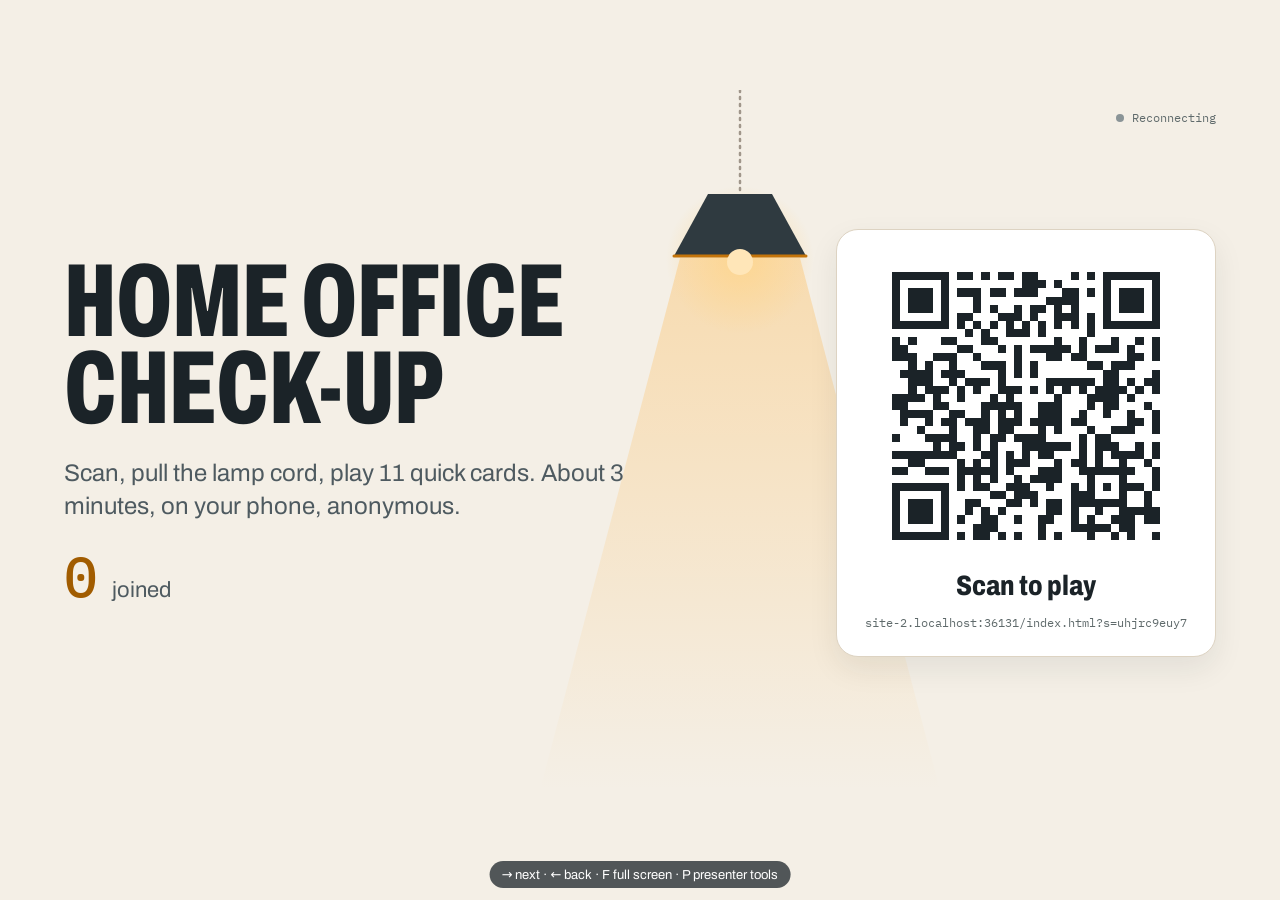
==== host.html @ 791c40f8 "Publish presentation site Co-Authored-By: Claude Opus 5.5 <noreply@anthropic.com>  Claude-Session: h" ====
<!doctype html>
<html lang="en">
<head>
<meta charset="utf-8">
<meta name="viewport" content="width=device-width, initial-scale=1">
<meta name="robots" content="noindex">
<title>Home Office Check-up · presenter</title>
<link rel="stylesheet" href="css/fonts.css">
<link rel="stylesheet" href="css/host.css">
</head>
<body>
<div id="viewport"><div id="stage" aria-live="polite"></div></div>
<aside id="tools" hidden aria-label="Presenter tools"></aside>
<div id="hint" role="status">→ next · ← back · F full screen · P presenter tools</div>
<noscript>The presenter view needs JavaScript.</noscript>
<script src="js/vendor/qrcode.js"></script>
<script type="module" src="js/host/app.js"></script>
</body>
</html>
---- css/fonts.css ----
/* Self-hosted fonts (SIL Open Font License, see fonts/LICENSE-*.txt). No third-party font requests. */
@font-face {
  font-family: "Archivo";
  font-style: normal;
  font-display: swap;
  font-weight: 100 900;
  font-stretch: 62% 125%;
  src: url("../fonts/archivo-latin-wdth.woff2") format("woff2-variations"), url("../fonts/archivo-latin-wdth.woff2") format("woff2");
}
@font-face {
  font-family: "IBM Plex Mono";
  font-style: normal;
  font-display: swap;
  font-weight: 400;
  src: url("../fonts/ibm-plex-mono-latin-400-normal.woff2") format("woff2");
}
@font-face {
  font-family: "IBM Plex Mono";
  font-style: normal;
  font-display: swap;
  font-weight: 500;
  src: url("../fonts/ibm-plex-mono-latin-500-normal.woff2") format("woff2");
}
---- css/host.css ----
/* Presenter view: every screen is a 1280 x 720 stage scaled to fit the window.
   Daylight palette: the slides practise what the talk preaches. */
:root {
  --bg: #F4EFE6; --panel: #FFFFFF; --panel2: #FBF8F2; --line: #DDD3C2; --line2: #E9E2D5;
  --ink: #1B2328; --sub: #4E5A60; --muted: #5F6A6B; --deco: #A0968A;
  --accent: #C4740A;       /* fills and marks: 3.2:1 on the page */
  --accent-text: #A15C00;  /* text: 4.7:1 on the page */
  --tint: #FCEBCB; --tint-ink: #6B4200; --water: #2A78D6; --grey: #8A9497; --good: #1E7F55;
  --display: "Archivo", system-ui, sans-serif;
  --mono: "IBM Plex Mono", ui-monospace, monospace;
  color-scheme: light;
}
* { box-sizing: border-box; }
html, body { margin: 0; height: 100%; overflow: hidden; background: var(--bg); color: var(--ink); font-family: var(--display); -webkit-font-smoothing: antialiased; }
button { font: inherit; color: inherit; cursor: pointer; }
button:focus-visible { outline: 3px solid var(--accent); outline-offset: 3px; }
[hidden] { display: none !important; }

#viewport { position: fixed; inset: 0; display: grid; place-items: center; }
#stage { width: 1280px; height: 720px; position: relative; transform-origin: 50% 50%; flex: none; }

/* ---------- Shared slide frame ---------- */
.slide { position: absolute; inset: 0; padding: 44px 64px 58px; display: flex; flex-direction: column; gap: 20px; background: var(--bg); overflow: hidden; }
.s-body { position: relative; flex: 1; min-height: 0; display: flex; flex-direction: column; gap: 20px; }
.s-num { position: absolute; right: 64px; bottom: 22px; font-family: var(--mono); font-size: 13px; color: var(--muted); }
.h { margin: 0; font-size: 80px; line-height: 0.92; font-weight: 800; font-stretch: 64%; text-wrap: balance; }
.panel { background: var(--panel); border: 1px solid var(--line2); border-radius: 18px; padding: 20px 22px; }
.chart-label { font-size: 17px; font-weight: 600; }
.src { font-size: 13px; color: var(--muted); }
.wait { font-size: 17px; color: var(--muted); }

.callout { display: flex; align-items: center; gap: 14px; padding: 14px 18px; border-radius: 14px; background: var(--panel); border: 1px solid var(--line); border-left: 5px solid var(--accent); }
.callout svg { flex: none; }
.callout .row { display: flex; align-items: baseline; gap: 12px; }
.callout .big { font-family: var(--mono); font-size: 34px; font-weight: 500; line-height: 1; color: var(--accent-text); white-space: nowrap; }
.callout .txt { font-size: 19px; line-height: 1.3; }
.callout.stack .row { flex-direction: column; align-items: flex-start; gap: 4px; }
.callout.stack .big { font-size: 30px; }
.callout.stack .txt { font-size: 17px; }
.callout.big-c { padding: 18px 22px; }
.callout.big-c .big { font-size: 46px; }
.callout.big-c .txt { font-size: 24px; }

.confess { display: flex; align-items: flex-start; gap: 14px; padding: 16px 20px; border-radius: 14px; background: var(--panel); border: 1px solid var(--line); border-left: 5px solid var(--accent); }
.confess .q { font-size: 26px; line-height: 1.15; font-weight: 700; font-stretch: 85%; }
.confess .big { font-family: var(--mono); font-size: 28px; font-weight: 500; line-height: 1; color: var(--accent-text); }
.confess .g { font-size: 17px; color: var(--sub); }

.fix { padding: 16px 24px; border-radius: 16px; background: var(--tint); border: 1.5px solid var(--accent); font-size: 26px; line-height: 1.2; font-weight: 700; font-stretch: 85%; }
.track { display: block; height: 14px; border-radius: 4px; background: var(--line2); overflow: hidden; }
.track i { display: block; height: 100%; border-radius: 4px; transition: width 0.5s ease; }

/* ---------- Join and live screens ---------- */
.qr-card { display: flex; flex-direction: column; align-items: center; gap: 14px; padding: 26px; border-radius: 22px; background: var(--panel); border: 1px solid var(--line); box-shadow: 0 12px 30px rgba(27, 35, 40, 0.08); }
.qr-card svg { display: block; }
.names-row { display: flex; flex-wrap: wrap; gap: 8px; }
.name-chip { padding: 7px 13px; border-radius: 999px; border: 1px solid var(--line); background: var(--panel); font-size: 15px; }
.name-chip.new { border-color: var(--accent); background: var(--tint); }
.status { position: absolute; right: 64px; top: 20px; display: flex; align-items: center; gap: 8px; font-family: var(--mono); font-size: 12px; color: var(--muted); }
.status i { width: 8px; height: 8px; border-radius: 50%; background: var(--grey); }
.status[data-s="live"] i { background: var(--good); }
.status[data-s="offline"] i { background: #C0392B; }
.window { position: relative; display: block; height: 70px; border-radius: 4px; border: 3px solid #B9AE9C; }
.window::before, .window::after { content: ""; position: absolute; background: #B9AE9C; }
.window::before { left: 50%; top: 0; bottom: 0; width: 3px; margin-left: -1.5px; }
.window::after { top: 50%; left: 0; right: 0; height: 3px; margin-top: -1.5px; }
.feed-item { display: flex; flex-direction: column; gap: 3px; padding: 10px 14px; border-radius: 12px; background: var(--panel); border: 1px solid var(--line2); }
.feed-item:first-child { border-color: var(--accent); background: var(--tint); }

/* ---------- Presenter tools (P) ---------- */
#tools { position: fixed; right: 16px; top: 16px; z-index: 20; width: 340px; padding: 18px; border-radius: 16px; background: #fff; border: 1px solid var(--line); box-shadow: 0 16px 40px rgba(0, 0, 0, 0.18); display: flex; flex-direction: column; gap: 10px; font-size: 14px; }
#tools h2 { margin: 0; font-size: 18px; }
#tools code { font-family: var(--mono); font-size: 13px; word-break: break-all; }
#tools button { padding: 9px 12px; border-radius: 10px; border: 1px solid var(--line); background: var(--panel2); text-align: left; }
#tools .keys { margin: 0; padding-left: 18px; color: var(--sub); line-height: 1.6; }
#tools { max-height: calc(100vh - 32px); overflow-y: auto; }
#tools label { display: grid; grid-template-columns: 1fr 140px; gap: 8px; align-items: center; font-size: 13px; }
#tools input, #tools textarea { width: 100%; padding: 6px 8px; border-radius: 8px; border: 1px solid var(--line); font: 12px/1.4 var(--mono); }
#hint { position: fixed; left: 50%; bottom: 12px; transform: translateX(-50%); padding: 6px 12px; border-radius: 999px; background: rgba(27, 35, 40, 0.75); color: #fff; font-size: 13px; opacity: 0; transition: opacity 0.4s; pointer-events: none; }
#hint.show { opacity: 1; }

@media (prefers-reduced-motion: reduce) { * { transition: none !important; animation: none !important; } }
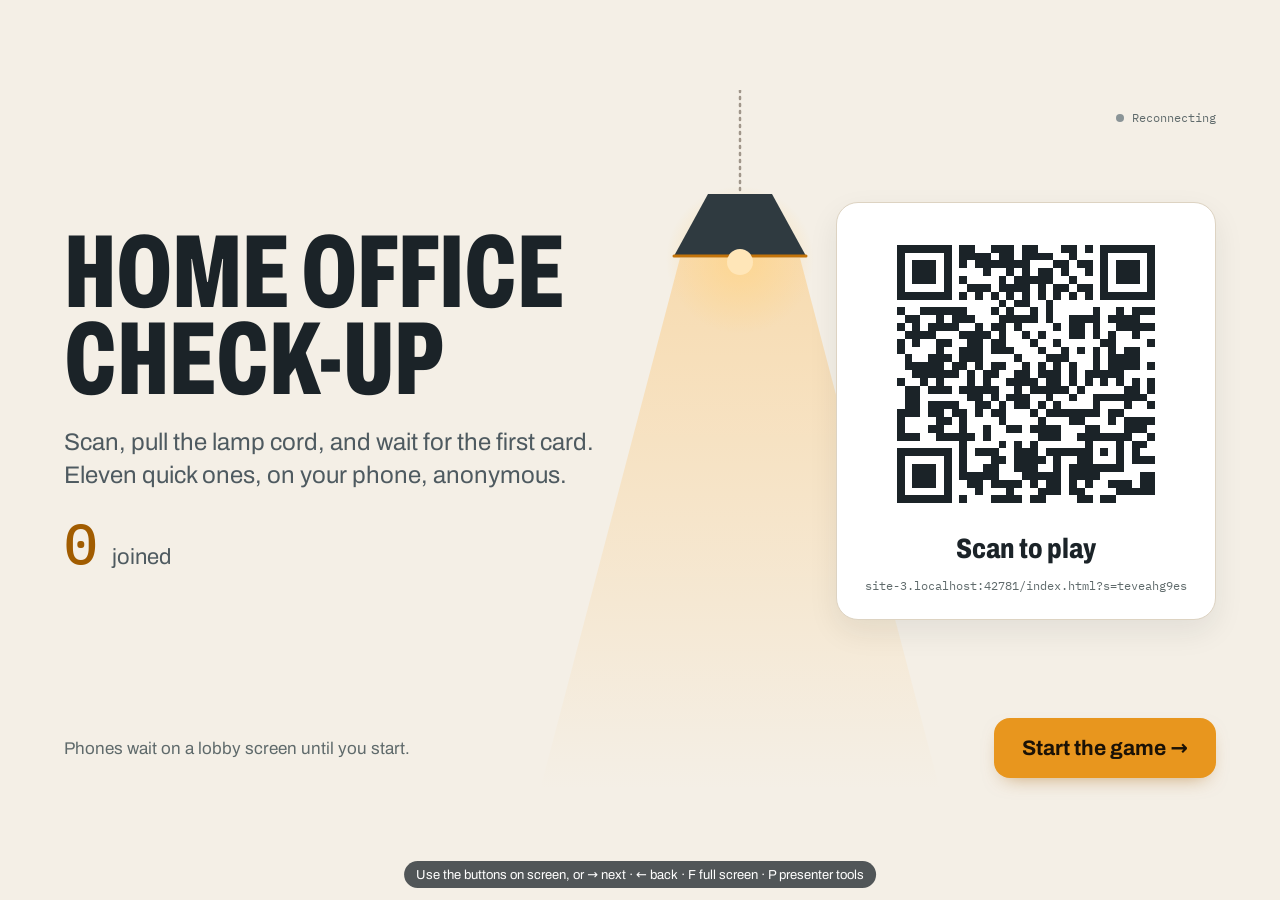
==== commit e35ee0ae: "Publish presentation site Co-Authored-By: Claude Opus 5.5 <noreply@anthropic.com>  Claude-Session: h" ====
--- a/host.html
+++ b/host.html
@@ -11,7 +11,7 @@
 <body>
 <div id="viewport"><div id="stage" aria-live="polite"></div></div>
 <aside id="tools" hidden aria-label="Presenter tools"></aside>
-<div id="hint" role="status">→ next · ← back · F full screen · P presenter tools</div>
+<div id="hint" role="status">Use the buttons on screen, or → next · ← back · F full screen · P presenter tools</div>
 <noscript>The presenter view needs JavaScript.</noscript>
 <script src="js/vendor/qrcode.js"></script>
 <script type="module" src="js/host/app.js"></script>
--- a/css/host.css
+++ b/css/host.css
@@ -67,6 +67,97 @@
 .feed-item { display: flex; flex-direction: column; gap: 3px; padding: 10px 14px; border-radius: 12px; background: var(--panel); border: 1px solid var(--line2); }
 .feed-item:first-child { border-color: var(--accent); background: var(--tint); }
 
+/* ---------- Game screens (join, one per card, wrap-up) ---------- */
+.slide.game { padding-bottom: 122px; }
+.mono-cap { font-family: var(--mono); font-size: 13px; letter-spacing: 0.12em; text-transform: uppercase; color: var(--muted); }
+.q-top { display: flex; align-items: center; gap: 20px; }
+.q-segs { display: grid; grid-template-columns: repeat(11, 30px); gap: 5px; }
+.q-segs i { height: 6px; border-radius: 3px; background: var(--line); }
+.q-segs i.done { background: #A89D8B; }
+.q-segs i.now { background: var(--accent); }
+.q-grid { flex: 1; min-height: 0; display: grid; grid-template-columns: minmax(0, 1fr) 250px; gap: 40px; }
+.q-main { display: flex; flex-direction: column; gap: 10px; min-width: 0; }
+.q-sub { margin: 0; font-size: 22px; line-height: 1.35; color: var(--sub); }
+.q-visual { flex: 1; min-height: 0; display: flex; flex-direction: column; justify-content: center; padding-top: 8px; }
+.q-side { display: flex; flex-direction: column; align-items: center; gap: 12px; padding: 22px 18px; border-radius: 22px; background: var(--panel); border: 1px solid var(--line2); align-self: start; }
+.q-count { position: relative; width: 170px; height: 170px; }
+.q-count svg { display: block; }
+.q-num { position: absolute; inset: 0; display: flex; flex-direction: column; align-items: center; justify-content: center; line-height: 1; }
+.q-num b { font-family: var(--mono); font-size: 54px; font-weight: 500; color: var(--accent-text); }
+.q-count.all .q-num b { color: var(--good); }
+.q-num small { font-size: 17px; color: var(--sub); margin-top: 4px; }
+.q-label { font-size: 17px; color: var(--sub); text-align: center; }
+.rooms { display: grid; grid-template-columns: repeat(7, 24px); gap: 7px; justify-content: center; padding-top: 6px; }
+.room { display: block; width: 24px; height: 20px; border-radius: 3px; border: 2px solid #B9AE9C; opacity: 0.45; transition: opacity 0.3s, border-color 0.3s; }
+.room.in { opacity: 1; border-color: var(--accent); }
+.q-moment { display: flex; align-items: baseline; gap: 14px; min-height: 28px; font-size: 19px; }
+.q-moment > span:last-child { animation: fadein 0.5s ease-out; }
+@keyframes fadein { from { opacity: 0; transform: translateY(4px); } to { opacity: 1; transform: none; } }
+
+/* The control bar: built once per screen, so live updates never eat a click */
+.controls { position: absolute; left: 64px; right: 64px; bottom: 32px; z-index: 5; display: flex; align-items: center; gap: 16px; }
+.ctl-note { flex: 1; font-size: 17px; color: var(--muted); }
+.ctl { min-height: 60px; padding: 0 28px; border-radius: 16px; border: 0; font-size: 21px; font-weight: 700; white-space: nowrap; }
+.ctl.primary { background: #E8961E; color: #1B1206; box-shadow: 0 8px 20px -10px rgba(161, 92, 0, 0.6); }
+.ctl.primary:hover { background: #F0A43A; }
+.ctl.primary.ready { animation: nudge 1.6s ease-in-out infinite; }
+@keyframes nudge { 0%, 100% { box-shadow: 0 0 0 0 rgba(232, 150, 30, 0.55); } 50% { box-shadow: 0 0 0 12px rgba(232, 150, 30, 0); } }
+.ctl.ghost { background: var(--panel); border: 1.5px solid var(--line); color: var(--sub); font-weight: 600; }
+.ctl.ghost:hover { border-color: var(--accent); color: var(--ink); }
+.controls.quiet { right: auto; bottom: 12px; gap: 8px; opacity: 0.35; transition: opacity 0.2s; }
+.controls.quiet:hover, .controls.quiet:focus-within { opacity: 1; }
+.ctl.round { width: 40px; height: 40px; min-height: 0; padding: 0; border-radius: 50%; border: 1px solid var(--line); background: var(--panel); color: var(--sub); font-size: 24px; font-weight: 500; line-height: 1; }
+.ctl[disabled] { opacity: 0.4; cursor: default; }
+
+/* ---------- Card previews on the shared screen (the phone's art, in daylight) ---------- */
+.mirror {
+  --panelOn: #FFF7E8; --done: #A89D8B; --film1: #FBF8F1; --film2: #E4DCCC; --glow: rgba(0, 0, 0, 0);
+  --accentText: #A15C00; --tintInk: #6B4200;
+}
+.mirror .t { font-size: 22px; font-weight: 700; font-stretch: 82%; }
+.mirror .n { font-family: var(--mono); font-size: 13px; color: var(--muted); }
+.m-tiles { display: grid; grid-template-columns: repeat(4, minmax(0, 1fr)); gap: 16px; }
+.m-tile { display: flex; flex-direction: column; align-items: center; gap: 8px; padding: 8px 8px 16px; border-radius: 18px; background: var(--panel); border: 1.5px solid var(--line); text-align: center; }
+.m-tile .pic { display: grid; place-items: center; align-self: stretch; height: 158px; border-radius: 12px; background: var(--panel2); }
+.m-tile .pic svg { width: 190px; height: 142px; }
+.m-routes { display: grid; grid-template-columns: repeat(2, minmax(0, 1fr)); gap: 16px; }
+.m-route { display: flex; justify-content: space-between; align-items: center; gap: 14px; min-height: 96px; padding: 14px 20px; border-radius: 18px; background: var(--panel); border: 1.5px solid var(--line); }
+.m-route .txt { display: flex; flex-direction: column; gap: 4px; }
+.m-route .icons { display: flex; align-items: center; gap: 6px; transform: scale(1.3); transform-origin: 100% 50%; }
+.m-route .chev { color: var(--done); font-size: 14px; }
+.m-split { display: grid; grid-template-columns: 240px minmax(0, 1fr); gap: 30px; align-items: center; }
+.m-ring, .m-news { display: grid; place-items: center; }
+.m-grid2 { display: grid; grid-template-columns: repeat(2, minmax(0, 1fr)); gap: 14px; }
+.m-pick { display: flex; flex-direction: column; gap: 4px; min-height: 92px; justify-content: center; padding: 12px 18px; border-radius: 18px; background: var(--panel); border: 1.5px solid var(--line); }
+.m-poses { display: grid; grid-template-columns: repeat(4, minmax(0, 1fr)); gap: 16px; }
+.m-pose { display: flex; flex-direction: column; align-items: center; gap: 10px; }
+.m-pose .xray { display: grid; place-items: center; width: 100%; height: 200px; border-radius: 16px; background: radial-gradient(70% 60% at 50% 45%, #1D3A55, #0B1822); color: #E4F1F6; }
+.m-fuel { display: grid; grid-template-columns: 250px 250px minmax(0, 1fr); gap: 20px; align-items: center; }
+.m-fuel-col { display: flex; flex-direction: column; gap: 10px; padding: 8px 8px 14px; border-radius: 18px; background: var(--panel); border: 1.5px solid var(--line); text-align: center; }
+.m-note { margin: 0; font-size: 22px; line-height: 1.35; color: var(--sub); }
+.mirror .fuel-scene { position: relative; height: 210px; border-radius: 12px; overflow: hidden; }
+.mirror .fuel-scene.coffee { background: radial-gradient(80% 60% at 50% 55%, var(--tint), var(--film2)); }
+.mirror .fuel-scene.water { display: grid; place-items: center; background: radial-gradient(80% 60% at 50% 55%, var(--film1), var(--film2)); }
+.mirror .cup { position: absolute; left: 50%; width: 64px; height: 34px; margin-left: -32px; }
+.m-stare { display: flex; align-items: center; gap: 44px; }
+.m-stare svg { flex: none; }
+.pulse-host { transform-origin: 150px 150px; animation: pulse 1.6s ease-out infinite; }
+@keyframes pulse { from { transform: scale(1); opacity: 0.8; } to { transform: scale(3.4); opacity: 0; } }
+.m-steps { margin: 0; padding-left: 28px; display: flex; flex-direction: column; gap: 14px; font-size: 26px; line-height: 1.25; font-weight: 600; font-stretch: 88%; }
+.m-steps li::marker { font-family: var(--mono); color: var(--accent-text); }
+.m-scale { display: grid; grid-template-columns: repeat(11, minmax(0, 1fr)); gap: 10px; }
+.m-num { display: grid; place-items: center; height: 64px; border-radius: 50%; aspect-ratio: 1; margin: 0 auto; border: 1.5px solid var(--line); background: var(--panel); font-family: var(--mono); font-size: 22px; }
+.m-scale-ends { display: flex; justify-content: space-between; padding-top: 14px; font-size: 22px; font-weight: 600; font-stretch: 88%; color: var(--sub); }
+.news-phone { position: relative; width: 196px; height: 228px; border: 2.4px solid currentColor; border-radius: 28px; background: var(--panel); overflow: hidden; }
+.news-phone .notch { position: absolute; top: 8px; left: 50%; width: 52px; height: 6px; margin-left: -26px; border-radius: 3px; background: var(--line); }
+.news-phone .feed { position: absolute; top: 24px; left: 10px; right: 10px; display: flex; flex-direction: column; gap: 6px; }
+.news-phone .alert { display: grid; grid-template-columns: 18px minmax(0, 1fr) auto; gap: 8px; align-items: center; padding: 7px 8px; border-radius: 10px; background: var(--panel2); }
+.news-phone .alert > i { width: 18px; height: 18px; border-radius: 5px; background: var(--line); }
+.news-phone .alert > span { display: flex; flex-direction: column; gap: 4px; }
+.news-phone .alert b { display: block; height: 5px; border-radius: 3px; background: var(--muted); }
+.news-phone .alert b + b { background: var(--line); }
+.news-phone .alert small { font-family: var(--mono); font-size: 9px; color: var(--muted); }
+
 /* ---------- Presenter tools (P) ---------- */
 #tools { position: fixed; right: 16px; top: 16px; z-index: 20; width: 340px; padding: 18px; border-radius: 16px; background: #fff; border: 1px solid var(--line); box-shadow: 0 16px 40px rgba(0, 0, 0, 0.18); display: flex; flex-direction: column; gap: 10px; font-size: 14px; }
 #tools h2 { margin: 0; font-size: 18px; }
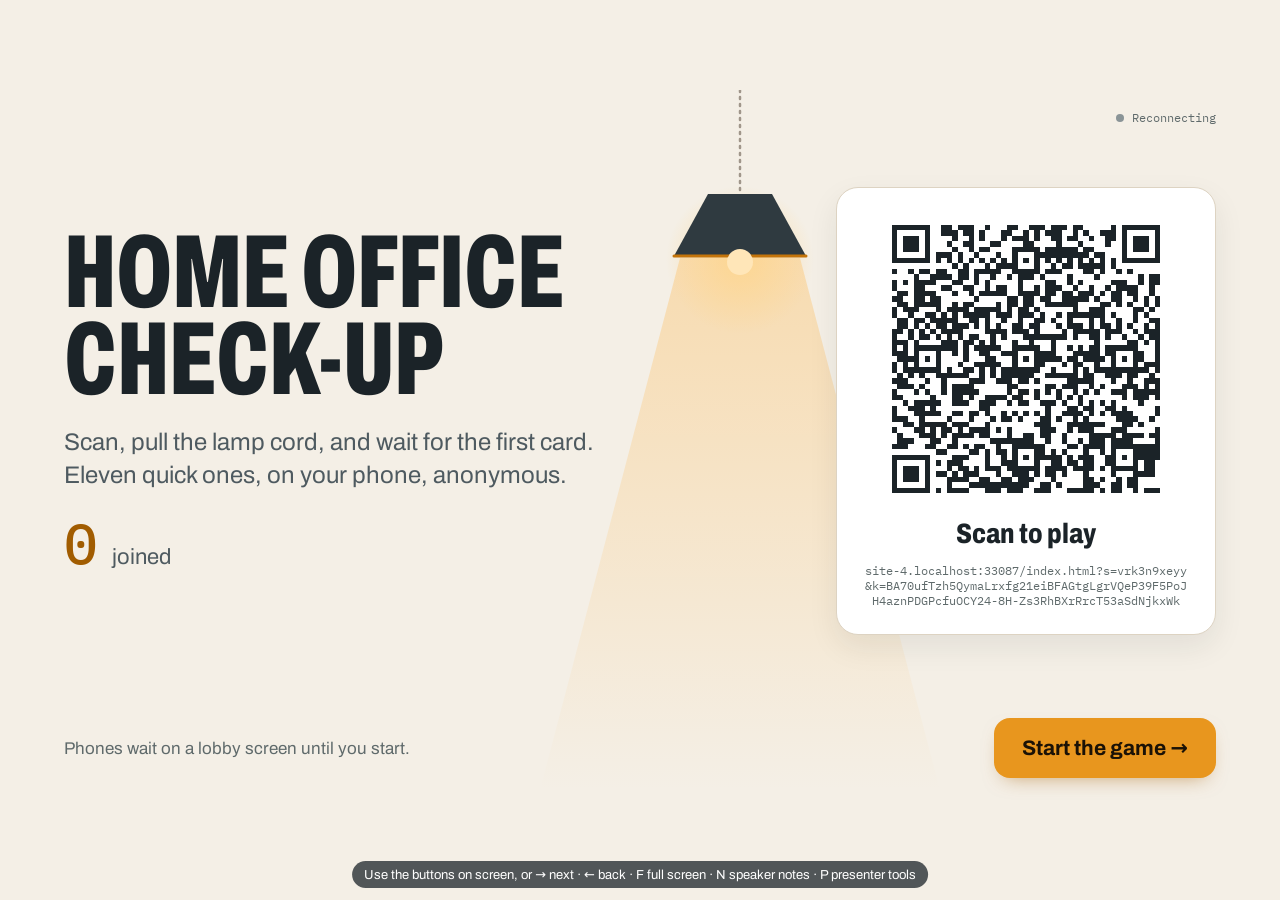
==== commit 5a5a2f0f: "Publish presentation site Co-Authored-By: Claude Opus 5.5 <noreply@anthropic.com>  Claude-Session: h" ====
--- a/host.html
+++ b/host.html
@@ -11,7 +11,7 @@
 <body>
 <div id="viewport"><div id="stage" aria-live="polite"></div></div>
 <aside id="tools" hidden aria-label="Presenter tools"></aside>
-<div id="hint" role="status">Use the buttons on screen, or → next · ← back · F full screen · P presenter tools</div>
+<div id="hint" role="status">Use the buttons on screen, or → next · ← back · F full screen · N speaker notes · P presenter tools</div>
 <noscript>The presenter view needs JavaScript.</noscript>
 <script src="js/vendor/qrcode.js"></script>
 <script type="module" src="js/host/app.js"></script>
--- a/css/host.css
+++ b/css/host.css
@@ -90,6 +90,7 @@
 .rooms { display: grid; grid-template-columns: repeat(7, 24px); gap: 7px; justify-content: center; padding-top: 6px; }
 .room { display: block; width: 24px; height: 20px; border-radius: 3px; border: 2px solid #B9AE9C; opacity: 0.45; transition: opacity 0.3s, border-color 0.3s; }
 .room.in { opacity: 1; border-color: var(--accent); }
+.q-wait { align-self: flex-start; margin-bottom: 14px; padding: 10px 16px; border-radius: 12px; background: var(--tint); border: 1.5px solid var(--accent); color: var(--tint-ink); font-size: 19px; font-weight: 600; }
 .q-moment { display: flex; align-items: baseline; gap: 14px; min-height: 28px; font-size: 19px; }
 .q-moment > span:last-child { animation: fadein 0.5s ease-out; }
 @keyframes fadein { from { opacity: 0; transform: translateY(4px); } to { opacity: 1; transform: none; } }
@@ -148,6 +149,40 @@
 .m-scale { display: grid; grid-template-columns: repeat(11, minmax(0, 1fr)); gap: 10px; }
 .m-num { display: grid; place-items: center; height: 64px; border-radius: 50%; aspect-ratio: 1; margin: 0 auto; border: 1.5px solid var(--line); background: var(--panel); font-family: var(--mono); font-size: 22px; }
 .m-scale-ends { display: flex; justify-content: space-between; padding-top: 14px; font-size: 22px; font-weight: 600; font-stretch: 88%; color: var(--sub); }
+/* Results, once the presenter shows them: a bar and a count per answer, or the team average */
+.m-res { display: grid; grid-template-columns: minmax(0, 1fr) 44px; gap: 10px; align-items: center; align-self: stretch; }
+.m-bar { display: block; height: 12px; border-radius: 6px; background: var(--line2); overflow: hidden; }
+.m-bar i { display: block; height: 100%; border-radius: 6px; background: #A89D8B; transition: width 0.5s ease; }
+.m-res b { font-family: var(--mono); font-size: 28px; font-weight: 500; text-align: right; line-height: 1; }
+.m-res.lead .m-bar i { background: var(--accent); }
+.m-res.lead b { color: var(--accent-text); }
+.m-tile.lead, .m-route.lead, .m-pick.lead, .m-pose.lead .xray { border-color: var(--accent); box-shadow: 0 0 0 3px rgba(196, 116, 10, 0.18); }
+.m-tile .m-res { padding: 2px 10px 0; }
+.m-tiles.shown .m-tile .pic { height: 124px; }
+.m-tiles.shown .m-tile .pic svg { width: 160px; height: 120px; }
+.m-route .m-res { width: 190px; flex: none; }
+.m-pick .m-res { padding-top: 6px; }
+.m-poses.shown { grid-template-columns: repeat(5, minmax(0, 1fr)); gap: 12px; }
+.m-poses.shown .xray { height: 172px; }
+.m-pose .m-res { width: 100%; }
+.m-pose.avg .xray { background: radial-gradient(70% 60% at 50% 45%, #6B4200, #2A1A06); outline: 3px solid var(--accent); }
+.m-pose.avg .t { color: var(--accent-text); }
+.m-avg-n { font-size: 20px; color: var(--sub); }
+.m-avg-n b { font-family: var(--mono); font-size: 34px; font-weight: 500; color: var(--accent-text); margin-right: 6px; }
+.m-big-avg { display: flex; flex-direction: column; gap: 8px; }
+.m-big-avg b { font-family: var(--mono); font-size: 96px; font-weight: 500; line-height: 1; color: var(--accent-text); }
+.m-big-avg span:not(.n) { font-size: 26px; font-weight: 600; font-stretch: 88%; }
+.m-verdict { display: flex; flex-direction: column; gap: 10px; }
+.m-avg-line { display: flex; align-items: baseline; gap: 12px; }
+.m-avg-line b { font-family: var(--mono); font-size: 64px; font-weight: 500; line-height: 0.9; color: var(--accent-text); }
+.m-avg-line small { font-size: 22px; color: var(--sub); }
+.m-hist { display: grid; grid-template-columns: repeat(11, minmax(0, 1fr)); gap: 10px; align-items: end; }
+.m-hist .col { display: flex; flex-direction: column; align-items: center; gap: 4px; }
+.m-hist .col small { font-family: var(--mono); font-size: 18px; color: var(--sub); min-height: 22px; }
+.m-hist .col i { display: block; width: 62%; border-radius: 6px 6px 2px 2px; background: #A89D8B; transition: height 0.5s ease; }
+.m-hist .col.lead i { background: var(--accent); }
+.m-hist .col.lead small { color: var(--accent-text); font-weight: 600; }
+.m-hist .m-num { height: 48px; font-size: 19px; }
 .news-phone { position: relative; width: 196px; height: 228px; border: 2.4px solid currentColor; border-radius: 28px; background: var(--panel); overflow: hidden; }
 .news-phone .notch { position: absolute; top: 8px; left: 50%; width: 52px; height: 6px; margin-left: -26px; border-radius: 3px; background: var(--line); }
 .news-phone .feed { position: absolute; top: 24px; left: 10px; right: 10px; display: flex; flex-direction: column; gap: 6px; }
@@ -170,4 +205,31 @@
 #hint { position: fixed; left: 50%; bottom: 12px; transform: translateX(-50%); padding: 6px 12px; border-radius: 999px; background: rgba(27, 35, 40, 0.75); color: #fff; font-size: 13px; opacity: 0; transition: opacity 0.4s; pointer-events: none; }
 #hint.show { opacity: 1; }
 
+/* ---------- Motion: screens glide in, blocks rise in turn, bars grow, results pop ----------
+   #screen keeps the class for under a second, and live updates wait until it's gone,
+   so an animation plays once per screen and never restarts mid-way. */
+#screen.enter > .slide { animation: screen-in 0.45s cubic-bezier(0.2, 0.7, 0.2, 1) both; }
+#screen.enter :is(.panel, .callout, .confess, .qr-card, .q-side, .m-tile, .m-route, .m-pick, .m-pose, .m-fuel-col, .feed-item, .lead-fix .why, .pfix, .fix, .names-row) { animation: rise 0.5s cubic-bezier(0.2, 0.7, 0.2, 1) both; animation-delay: 0.1s; }
+#screen.enter :is(.panel, .callout, .confess, .m-tile, .m-route, .m-pick, .m-pose, .m-fuel-col, .feed-item):nth-child(2) { animation-delay: 0.17s; }
+#screen.enter :is(.panel, .callout, .confess, .m-tile, .m-route, .m-pick, .m-pose, .m-fuel-col, .feed-item):nth-child(3) { animation-delay: 0.24s; }
+#screen.enter :is(.panel, .callout, .confess, .m-tile, .m-route, .m-pick, .m-pose, .m-fuel-col, .feed-item):nth-child(4) { animation-delay: 0.31s; }
+#screen.enter :is(.panel, .callout, .confess, .m-tile, .m-route, .m-pick, .m-pose, .m-fuel-col, .feed-item):nth-child(n+5) { animation-delay: 0.38s; }
+#screen.enter :is(.track i, .m-bar i) { animation: grow-x 0.9s 0.3s cubic-bezier(0.2, 0.7, 0.2, 1) both; transform-origin: 0 50%; }
+#screen.enter .big-zero span { animation: zero-pop 0.7s 0.25s cubic-bezier(0.3, 1.5, 0.5, 1) both; }
+#screen.reveal :is(.m-bar i) { animation: grow-x 0.8s cubic-bezier(0.2, 0.7, 0.2, 1) both; transform-origin: 0 50%; }
+#screen.reveal .m-hist .col i { animation: grow-y 0.8s cubic-bezier(0.2, 0.7, 0.2, 1) both; transform-origin: 50% 100%; }
+#screen.reveal :is(.m-res b, .m-big-avg b, .m-avg-line b, .m-avg-n b, .m-hist small) { animation: pop 0.45s 0.25s cubic-bezier(0.3, 1.4, 0.5, 1) both; }
+#screen.reveal :is(.m-pose.avg, .q-wait) { animation: rise 0.5s 0.1s cubic-bezier(0.2, 0.7, 0.2, 1) both; }
+@keyframes screen-in { from { opacity: 0; transform: translateY(14px); } to { opacity: 1; transform: none; } }
+@keyframes rise { from { opacity: 0; transform: translateY(18px); } to { opacity: 1; transform: none; } }
+@keyframes grow-x { from { transform: scaleX(0); } }
+@keyframes grow-y { from { transform: scaleY(0); } }
+@keyframes pop { from { opacity: 0; transform: scale(0.6); } to { opacity: 1; transform: none; } }
+@keyframes zero-pop { from { opacity: 0; transform: translateY(6px) scale(0.4); } to { opacity: 1; transform: translateY(6px) scale(1); } }
+
 @media (prefers-reduced-motion: reduce) { * { transition: none !important; animation: none !important; } }
+
+/* A fixed recommendation leads each section; the team's numbers sit under it as evidence */
+.lead-fix .h { font-size: 72px; max-width: 1100px; }
+.lead-fix .why { margin: 8px 0 0; font-size: 26px; line-height: 1.3; color: var(--sub); }
+.pfix { padding: 9px 14px; border-radius: 12px; background: var(--tint); border: 1.5px solid var(--accent); font-size: 20px; line-height: 1.2; font-weight: 700; font-stretch: 85%; }
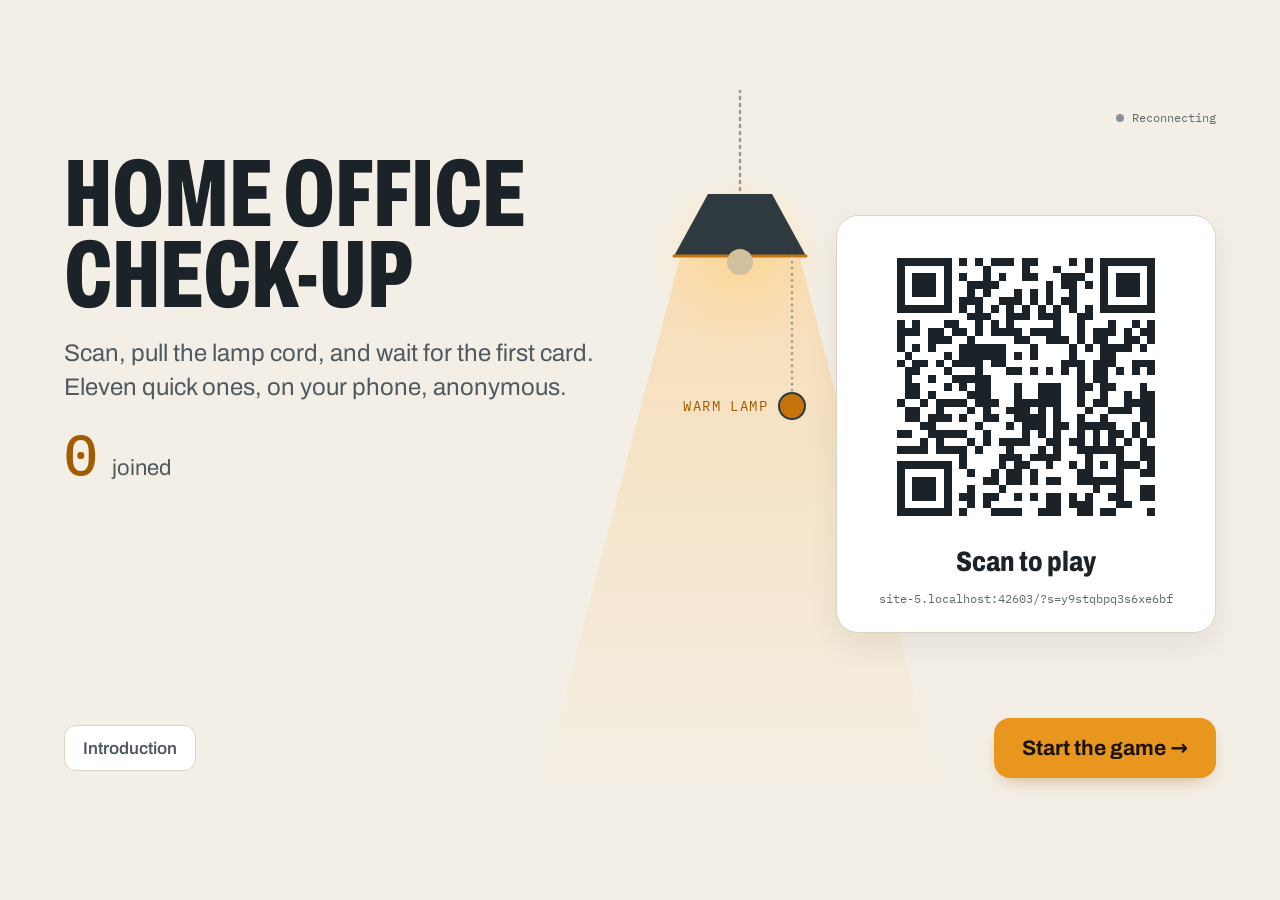
==== commit 69c48f30: "Publish presentation site Co-Authored-By: Claude Opus 5.5 <noreply@anthropic.com>  Claude-Session: h" ====
--- a/host.html
+++ b/host.html
@@ -1,17 +1,18 @@
 <!doctype html>
-<html lang="en">
+<html lang="en" class="present">
 <head>
 <meta charset="utf-8">
 <meta name="viewport" content="width=device-width, initial-scale=1">
 <meta name="robots" content="noindex">
 <title>Home Office Check-up · presenter</title>
 <link rel="stylesheet" href="css/fonts.css">
+<link rel="stylesheet" href="css/cards.css">
 <link rel="stylesheet" href="css/host.css">
 </head>
 <body>
 <div id="viewport"><div id="stage" aria-live="polite"></div></div>
 <aside id="tools" hidden aria-label="Presenter tools"></aside>
-<div id="hint" role="status">Use the buttons on screen, or → next · ← back · F full screen · N speaker notes · P presenter tools</div>
+<div id="hint" role="status">Use the buttons on screen, or → next · ← back · I introduction · F full screen · N speaker notes · P presenter tools</div>
 <noscript>The presenter view needs JavaScript.</noscript>
 <script src="js/vendor/qrcode.js"></script>
 <script type="module" src="js/host/app.js"></script>
--- a/css/cards.css
+++ b/css/cards.css
@@ -0,0 +1,96 @@
+/* Card bodies (js/phone/cards.js), shared by the phones and the presenter screen. Colours come from
+   the CSS variables: theme.js sets them on phones; .mirror sets the daylight ones on the presenter. */
+/* ---------- Option cards ---------- */
+.grid2 { display: grid; grid-template-columns: repeat(2, minmax(0, 1fr)); gap: 10px; }
+.tile, .pick, .route { border: 1.5px solid var(--line); background: var(--panel); border-radius: 16px; transition: border-color 0.15s, background-color 0.15s, box-shadow 0.15s; }
+.tile[aria-pressed="true"], .pick[aria-pressed="true"], .route[aria-pressed="true"] { border-color: var(--accent); background: var(--panelOn); box-shadow: 0 0 0 3px var(--ring); }
+.tile { display: flex; flex-direction: column; align-items: center; gap: 6px; min-width: 0; padding: 6px 6px 12px; text-align: center; }
+.tile .pic { display: grid; place-items: center; align-self: stretch; height: 128px; border-radius: 11px; background: var(--panel2); }
+.tile .pic svg { max-width: 100%; height: auto; }
+.pick { display: flex; flex-direction: column; align-items: flex-start; justify-content: center; gap: 4px; min-height: 76px; padding: 10px 12px; text-align: left; }
+.pick.short { min-height: 66px; padding: 8px 12px; }
+.pick .t { font-size: 16px; line-height: 1.15; font-stretch: 82%; }
+.routes { display: flex; flex-direction: column; gap: 10px; }
+.route { display: flex; justify-content: space-between; align-items: center; gap: 10px; min-height: 72px; padding: 10px 14px; text-align: left; }
+.route .txt { display: flex; flex-direction: column; gap: 3px; min-width: 0; }
+.route .t { font-size: 18px; }
+.route .icons { display: flex; align-items: center; gap: 4px; flex: none; }
+.route .chev { color: var(--done); font-size: 12px; }
+
+/* Stand-up ring */
+.stand-top { display: flex; flex-direction: column; align-items: center; gap: 8px; padding-top: 2px; }
+.stand-ring svg { display: block; }
+.ring-fill { transition: stroke-dashoffset 0.45s ease; }
+.elapsed { font-family: var(--mono); font-size: 13px; letter-spacing: 0.08em; color: var(--accentText); }
+
+/* News phone */
+.news-wrap { align-self: center; }
+.news-phone { position: relative; width: 196px; height: 228px; border: 2.4px solid currentColor; border-radius: 28px; background: var(--panel); overflow: hidden; }
+.news-phone .notch { position: absolute; top: 8px; left: 50%; width: 52px; height: 6px; margin-left: -26px; border-radius: 3px; background: var(--line); }
+.news-phone .feed { position: absolute; top: 24px; left: 10px; right: 10px; display: flex; flex-direction: column; gap: 6px; }
+.news-phone .alert { display: grid; grid-template-columns: 18px minmax(0, 1fr) auto; gap: 8px; align-items: center; padding: 7px 8px; border-radius: 10px; background: var(--panel2); animation: drop 0.3s ease-out both; }
+.news-phone .alert:nth-child(2) { animation-delay: 0.06s; } .news-phone .alert:nth-child(3) { animation-delay: 0.12s; }
+.news-phone .alert:nth-child(4) { animation-delay: 0.18s; } .news-phone .alert:nth-child(5) { animation-delay: 0.24s; }
+.news-phone .alert > i { width: 18px; height: 18px; border-radius: 5px; background: var(--line); }
+.news-phone .alert > span { display: flex; flex-direction: column; gap: 4px; }
+.news-phone .alert b { display: block; height: 5px; border-radius: 3px; background: var(--muted); }
+.news-phone .alert b + b { background: var(--line); }
+.news-phone .alert small { font-family: var(--mono); font-size: 9px; color: var(--muted); }
+.news-phone .quiet { display: flex; flex-direction: column; align-items: center; gap: 8px; padding-top: 44px; color: var(--muted); font-family: var(--mono); font-size: 11px; letter-spacing: 0.08em; }
+.spin-wrap { display: flex; justify-content: center; padding: 2px 0; }
+.spin { animation: spin 0.9s linear infinite; }
+@keyframes spin { to { transform: rotate(360deg); } }
+@keyframes drop { from { transform: translateY(-8px); opacity: 0; } to { transform: none; opacity: 1; } }
+
+/* ---------- Posture dial ---------- */
+.dial { position: relative; width: min(330px, 100%, 44dvh); aspect-ratio: 1; align-self: center; touch-action: none; cursor: grab; }
+.dial .ring { position: absolute; inset: 0; width: 100%; height: 100%; }
+.dial .fig { position: absolute; left: 22.1%; top: 15.2%; width: 55.8%; height: 69.7%; color: var(--ink); filter: drop-shadow(0 0 5px var(--glow)); pointer-events: none; }
+.dial .fig svg { display: block; }
+.pose-row { display: flex; justify-content: space-between; align-items: baseline; }
+.pose-name { font-size: 30px; line-height: 1; font-weight: 800; font-stretch: 72%; }
+.chips4 { display: grid; grid-template-columns: repeat(4, minmax(0, 1fr)); gap: 6px; }
+.chips4 button { min-height: 44px; padding: 0 4px; border-radius: 10px; border: 1.5px solid var(--line); background: var(--panel); font-size: 13px; font-weight: 600; font-stretch: 85%; }
+.chips4 button[aria-pressed="true"] { border-color: var(--accent); background: var(--tint); color: var(--tintInk); }
+
+/* ---------- Coffee vs. water ---------- */
+.fuel-col { display: flex; flex-direction: column; gap: 12px; min-width: 0; padding: 8px 8px 14px; border-radius: 16px; border: 1.5px solid var(--line); background: var(--panel); }
+.fuel-col .t { font-size: 16px; text-align: center; }
+.fuel-scene { position: relative; height: 210px; border-radius: 11px; overflow: hidden; }
+.fuel-scene.coffee { background: radial-gradient(80% 60% at 50% 55%, var(--tint), var(--film2)); }
+.fuel-scene.water { display: grid; place-items: center; background: radial-gradient(80% 60% at 50% 55%, var(--film1), var(--film2)); }
+.cup { position: absolute; left: 50%; width: 64px; height: 34px; margin-left: -32px; filter: drop-shadow(0 0 4px rgba(255, 181, 71, 0.25)); }
+.cup.new { animation: drop 0.25s ease-out both; }
+.over { position: absolute; top: 10px; right: 10px; padding: 2px 8px; border-radius: 999px; background: var(--accent); color: var(--accentInk); font-family: var(--mono); font-size: 12px; font-weight: 500; }
+.over.blue { background: #4FA8D6; color: #0B1620; }
+.counter { display: flex; align-items: center; justify-content: space-between; gap: 6px; }
+.step { width: 44px; height: 44px; border-radius: 50%; border: 1.5px solid var(--line); background: var(--panel2); font-size: 22px; line-height: 1; }
+.step.up { border-color: var(--accent); background: var(--tint); color: var(--accentText); }
+.step.up.blue { border-color: #4FA8D6; background: var(--panel2); color: var(--ink); }
+.val { display: flex; flex-direction: column; align-items: center; line-height: 1; }
+.val b { font-family: var(--mono); font-size: 32px; font-weight: 500; font-variant-numeric: tabular-nums; }
+.val small { font-family: var(--mono); font-size: 10px; letter-spacing: 0.1em; text-transform: uppercase; color: var(--muted); }
+
+/* ---------- Staring contest ---------- */
+.stare-say { min-height: 44px; }
+.target { position: relative; width: min(300px, 100%, 42dvh); aspect-ratio: 1; align-self: center; }
+.target svg { position: absolute; inset: 0; width: 100%; height: 100%; }
+.target .prog { transition: stroke-dashoffset 0.12s linear; }
+.target .pulse.on { transform-origin: 150px 150px; animation: pulse 1.6s ease-out infinite; }
+@keyframes pulse { from { transform: scale(1); opacity: 0.8; } to { transform: scale(3.4); opacity: 0; } }
+.readout { position: absolute; left: 0; right: 0; bottom: 15%; display: flex; flex-direction: column; align-items: center; gap: 2px; pointer-events: none; }
+.readout .big { font-family: var(--mono); font-size: 30px; font-weight: 500; font-variant-numeric: tabular-nums; }
+.act { min-height: 52px; border-radius: 14px; border: 1.5px solid var(--accent); background: var(--tint); color: var(--tintInk); font-size: 16px; font-weight: 700; }
+.act.quiet { border-color: var(--line); background: var(--panel2); color: var(--muted); cursor: default; }
+
+/* ---------- 0 to 10 verdict ---------- */
+.gauge { position: relative; width: min(350px, 100%); aspect-ratio: 350 / 212; align-self: center; margin-top: 10px; }
+.gauge svg { position: absolute; inset: 0; width: 100%; height: 100%; }
+.gauge button { position: absolute; width: 40px; height: 40px; padding: 0; transform: translate(-50%, -50%); border-radius: 50%; border: 1.5px solid var(--line); background: var(--panel2); font-family: var(--mono); font-size: 14px; font-weight: 500; display: grid; place-items: center; }
+.gauge button.in { border-color: var(--accent); background: var(--tint); }
+.gauge button[aria-pressed="true"] { border-color: var(--accent); background: var(--accent); color: var(--accentInk); }
+.verdict-read { display: flex; flex-direction: column; align-items: center; gap: 6px; text-align: center; }
+.score { display: flex; align-items: baseline; gap: 4px; }
+.score b { font-size: 64px; line-height: 0.9; font-weight: 800; font-stretch: 72%; color: var(--accentText); }
+.score small { font-family: var(--mono); font-size: 14px; color: var(--muted); }
+.verdict-read .note { font-size: 22px; line-height: 1.2; font-weight: 600; font-stretch: 85%; text-wrap: balance; min-height: 54px; }
--- a/css/host.css
+++ b/css/host.css
@@ -53,8 +53,8 @@
 /* ---------- Join and live screens ---------- */
 .qr-card { display: flex; flex-direction: column; align-items: center; gap: 14px; padding: 26px; border-radius: 22px; background: var(--panel); border: 1px solid var(--line); box-shadow: 0 12px 30px rgba(27, 35, 40, 0.08); }
 .qr-card svg { display: block; }
-.names-row { display: flex; flex-wrap: wrap; gap: 8px; }
-.name-chip { padding: 7px 13px; border-radius: 999px; border: 1px solid var(--line); background: var(--panel); font-size: 15px; }
+.names-row { display: flex; flex-wrap: wrap; align-content: flex-start; gap: calc(var(--chip, 17px) * 0.45); height: 190px; overflow: hidden; }
+.name-chip { padding: 0.4em 0.8em; border-radius: 999px; border: 1px solid var(--line); background: var(--panel); font-size: var(--chip, 17px); line-height: 1.2; white-space: nowrap; }
 .name-chip.new { border-color: var(--accent); background: var(--tint); }
 .status { position: absolute; right: 64px; top: 20px; display: flex; align-items: center; gap: 8px; font-family: var(--mono); font-size: 12px; color: var(--muted); }
 .status i { width: 8px; height: 8px; border-radius: 50%; background: var(--grey); }
@@ -113,7 +113,7 @@
 /* ---------- Card previews on the shared screen (the phone's art, in daylight) ---------- */
 .mirror {
   --panelOn: #FFF7E8; --done: #A89D8B; --film1: #FBF8F1; --film2: #E4DCCC; --glow: rgba(0, 0, 0, 0);
-  --accentText: #A15C00; --tintInk: #6B4200;
+  --accentText: #A15C00; --tintInk: #6B4200; --accentInk: #1B1206; --ring: rgba(232, 150, 30, 0.22);
 }
 .mirror .t { font-size: 22px; font-weight: 700; font-stretch: 82%; }
 .mirror .n { font-family: var(--mono); font-size: 13px; color: var(--muted); }
@@ -136,14 +136,9 @@
 .m-fuel { display: grid; grid-template-columns: 250px 250px minmax(0, 1fr); gap: 20px; align-items: center; }
 .m-fuel-col { display: flex; flex-direction: column; gap: 10px; padding: 8px 8px 14px; border-radius: 18px; background: var(--panel); border: 1.5px solid var(--line); text-align: center; }
 .m-note { margin: 0; font-size: 22px; line-height: 1.35; color: var(--sub); }
-.mirror .fuel-scene { position: relative; height: 210px; border-radius: 12px; overflow: hidden; }
-.mirror .fuel-scene.coffee { background: radial-gradient(80% 60% at 50% 55%, var(--tint), var(--film2)); }
-.mirror .fuel-scene.water { display: grid; place-items: center; background: radial-gradient(80% 60% at 50% 55%, var(--film1), var(--film2)); }
-.mirror .cup { position: absolute; left: 50%; width: 64px; height: 34px; margin-left: -32px; }
 .m-stare { display: flex; align-items: center; gap: 44px; }
 .m-stare svg { flex: none; }
 .pulse-host { transform-origin: 150px 150px; animation: pulse 1.6s ease-out infinite; }
-@keyframes pulse { from { transform: scale(1); opacity: 0.8; } to { transform: scale(3.4); opacity: 0; } }
 .m-steps { margin: 0; padding-left: 28px; display: flex; flex-direction: column; gap: 14px; font-size: 26px; line-height: 1.25; font-weight: 600; font-stretch: 88%; }
 .m-steps li::marker { font-family: var(--mono); color: var(--accent-text); }
 .m-scale { display: grid; grid-template-columns: repeat(11, minmax(0, 1fr)); gap: 10px; }
@@ -183,15 +178,64 @@
 .m-hist .col.lead i { background: var(--accent); }
 .m-hist .col.lead small { color: var(--accent-text); font-weight: 600; }
 .m-hist .m-num { height: 48px; font-size: 19px; }
-.news-phone { position: relative; width: 196px; height: 228px; border: 2.4px solid currentColor; border-radius: 28px; background: var(--panel); overflow: hidden; }
-.news-phone .notch { position: absolute; top: 8px; left: 50%; width: 52px; height: 6px; margin-left: -26px; border-radius: 3px; background: var(--line); }
-.news-phone .feed { position: absolute; top: 24px; left: 10px; right: 10px; display: flex; flex-direction: column; gap: 6px; }
-.news-phone .alert { display: grid; grid-template-columns: 18px minmax(0, 1fr) auto; gap: 8px; align-items: center; padding: 7px 8px; border-radius: 10px; background: var(--panel2); }
-.news-phone .alert > i { width: 18px; height: 18px; border-radius: 5px; background: var(--line); }
-.news-phone .alert > span { display: flex; flex-direction: column; gap: 4px; }
-.news-phone .alert b { display: block; height: 5px; border-radius: 3px; background: var(--muted); }
-.news-phone .alert b + b { background: var(--line); }
-.news-phone .alert small { font-family: var(--mono); font-size: 9px; color: var(--muted); }
+/* ---------- The card itself, playable on the shared screen ----------
+   Same renderers and base styles as the phones (cards.css), laid out for the 1280 × 720 stage. */
+.play { min-height: 0; }
+.play .t { font-size: 22px; line-height: 1.15; }
+.play .n { font-size: 13px; }
+.play.k-tiles .grid2 { grid-template-columns: repeat(4, minmax(0, 1fr)); gap: 16px; }
+.play .tile { gap: 8px; padding: 8px 8px 16px; border-radius: 18px; }
+.play .tile .pic { height: 158px; border-radius: 12px; }
+.play .tile .pic svg { width: 190px; height: 142px; }
+.play .routes { display: grid; grid-template-columns: repeat(2, minmax(0, 1fr)); gap: 16px; }
+.play .route { min-height: 96px; padding: 14px 20px; border-radius: 18px; }
+.play .route .icons { transform: scale(1.3); transform-origin: 100% 50%; }
+.play .route .chev { font-size: 14px; }
+.play.k-stand, .play.k-news { display: grid; grid-template-columns: 240px minmax(0, 1fr); gap: 30px; align-items: center; }
+.play.k-stand .grid2, .play.k-news .grid2 { gap: 14px; }
+.play .stand-ring svg { width: 210px; height: 210px; }
+.play .elapsed { font-size: 16px; }
+.play .pick, .play .pick.short { min-height: 92px; padding: 12px 18px; border-radius: 18px; }
+.play .news-wrap { display: grid; place-items: center; }
+.play.k-dial { display: grid; grid-template-columns: 330px minmax(0, 1fr); grid-template-rows: 1fr auto; column-gap: 44px; row-gap: 18px; align-items: center; }
+.play .dial { grid-row: 1 / span 2; width: 330px; }
+.play .pose-row { flex-direction: column; align-items: flex-start; gap: 8px; align-self: end; }
+.play .pose-name { font-size: 64px; }
+.play .chips4 { grid-template-columns: repeat(2, minmax(0, 1fr)); gap: 10px; align-self: start; }
+.play .chips4 button { min-height: 60px; border-radius: 14px; font-size: 20px; }
+.play .grid2.fuel { grid-template-columns: repeat(2, 260px); gap: 20px; }
+.play .fuel-col { border-radius: 18px; }
+.play .fuel-col .t { font-size: 22px; }
+.play .step { width: 56px; height: 56px; font-size: 28px; }
+.play .val b { font-size: 40px; }
+.play .val small { font-size: 12px; }
+.play.k-stare { display: grid; grid-template-columns: 330px minmax(0, 1fr); grid-template-rows: 1fr auto; column-gap: 48px; row-gap: 22px; align-items: center; }
+.play .target { grid-column: 1; grid-row: 1 / span 2; width: 330px; }
+.play .stare-say { grid-column: 2; grid-row: 1; align-self: end; min-height: 0; margin: 0; font-size: 28px; line-height: 1.3; font-weight: 600; font-stretch: 88%; color: var(--ink); text-wrap: balance; }
+.play .act { grid-column: 2; grid-row: 2; align-self: start; justify-self: start; min-height: 66px; padding: 0 34px; border-radius: 16px; font-size: 23px; }
+.play .readout .big { font-size: 40px; }
+.play.k-verdict { display: grid; grid-template-columns: 500px minmax(0, 1fr); gap: 36px; align-items: center; }
+.play .gauge { width: 500px; margin-top: 22px; }
+.play .gauge button { width: 52px; height: 52px; font-size: 19px; }
+.play .verdict-read { align-items: flex-start; text-align: left; }
+.play .score b { font-size: 120px; }
+.play .score small { font-size: 18px; }
+.play .verdict-read .note { font-size: 28px; min-height: 0; }
+
+/* ---------- Join screen lamp: the presenter pulls the cord like the phones do ---------- */
+.pull-lamp { position: absolute; right: 330px; top: 0; width: 420px; height: 720px; pointer-events: none; }
+.pull-lamp svg { display: block; }
+.cord-hit { position: absolute; z-index: 3; width: 60px; border-radius: 30px; cursor: ns-resize; touch-action: none; }
+.cord-hit:focus-visible { outline: 3px solid var(--accent); outline-offset: 2px; }
+.ctl.small { min-height: 46px; padding: 0 18px; border-radius: 12px; font-size: 17px; }
+
+/* ---------- Introduction: a small QR code stays up so people can keep joining ---------- */
+.intro-join { position: absolute; right: 64px; bottom: 122px; display: flex; align-items: center; gap: 14px; padding: 12px 18px 12px 12px; border-radius: 18px; background: var(--panel); border: 1px solid var(--line); box-shadow: 0 12px 30px rgba(27, 35, 40, 0.08); }
+.intro-join svg { display: block; }
+.intro-join > span { display: flex; flex-direction: column; gap: 6px; }
+.intro-join b { font-size: 22px; font-weight: 800; font-stretch: 80%; }
+.ij-n { font-size: 17px; color: var(--sub); }
+.ij-n b { font-family: var(--mono); font-size: 22px; font-weight: 500; color: var(--accent-text); }
 
 /* ---------- Presenter tools (P) ---------- */
 #tools { position: fixed; right: 16px; top: 16px; z-index: 20; width: 340px; padding: 18px; border-radius: 16px; background: #fff; border: 1px solid var(--line); box-shadow: 0 16px 40px rgba(0, 0, 0, 0.18); display: flex; flex-direction: column; gap: 10px; font-size: 14px; }
@@ -206,30 +250,58 @@
 #hint.show { opacity: 1; }
 
 /* ---------- Motion: screens glide in, blocks rise in turn, bars grow, results pop ----------
-   #screen keeps the class for under a second, and live updates wait until it's gone,
-   so an animation plays once per screen and never restarts mid-way. */
-#screen.enter > .slide { animation: screen-in 0.45s cubic-bezier(0.2, 0.7, 0.2, 1) both; }
-#screen.enter :is(.panel, .callout, .confess, .qr-card, .q-side, .m-tile, .m-route, .m-pick, .m-pose, .m-fuel-col, .feed-item, .lead-fix .why, .pfix, .fix, .names-row) { animation: rise 0.5s cubic-bezier(0.2, 0.7, 0.2, 1) both; animation-delay: 0.1s; }
-#screen.enter :is(.panel, .callout, .confess, .m-tile, .m-route, .m-pick, .m-pose, .m-fuel-col, .feed-item):nth-child(2) { animation-delay: 0.17s; }
-#screen.enter :is(.panel, .callout, .confess, .m-tile, .m-route, .m-pick, .m-pose, .m-fuel-col, .feed-item):nth-child(3) { animation-delay: 0.24s; }
-#screen.enter :is(.panel, .callout, .confess, .m-tile, .m-route, .m-pick, .m-pose, .m-fuel-col, .feed-item):nth-child(4) { animation-delay: 0.31s; }
-#screen.enter :is(.panel, .callout, .confess, .m-tile, .m-route, .m-pick, .m-pose, .m-fuel-col, .feed-item):nth-child(n+5) { animation-delay: 0.38s; }
-#screen.enter :is(.track i, .m-bar i) { animation: grow-x 0.9s 0.3s cubic-bezier(0.2, 0.7, 0.2, 1) both; transform-origin: 0 50%; }
-#screen.enter .big-zero span { animation: zero-pop 0.7s 0.25s cubic-bezier(0.3, 1.5, 0.5, 1) both; }
-#screen.reveal :is(.m-bar i) { animation: grow-x 0.8s cubic-bezier(0.2, 0.7, 0.2, 1) both; transform-origin: 0 50%; }
-#screen.reveal .m-hist .col i { animation: grow-y 0.8s cubic-bezier(0.2, 0.7, 0.2, 1) both; transform-origin: 50% 100%; }
-#screen.reveal :is(.m-res b, .m-big-avg b, .m-avg-line b, .m-avg-n b, .m-hist small) { animation: pop 0.45s 0.25s cubic-bezier(0.3, 1.4, 0.5, 1) both; }
-#screen.reveal :is(.m-pose.avg, .q-wait) { animation: rise 0.5s 0.1s cubic-bezier(0.2, 0.7, 0.2, 1) both; }
-@keyframes screen-in { from { opacity: 0; transform: translateY(14px); } to { opacity: 1; transform: none; } }
-@keyframes rise { from { opacity: 0; transform: translateY(18px); } to { opacity: 1; transform: none; } }
+   #screen keeps the class for about a second, and live updates wait until it's gone, so an
+   animation plays once per screen and never restarts mid-way. Strong enough to survive Teams. */
+#screen.enter > .slide { animation: screen-in 0.6s cubic-bezier(0.2, 0.7, 0.2, 1) both; }
+#screen.enter :is(.panel, .callout, .confess, .qr-card, .intro-join, .reach, .q-side, .play .tile, .play .route, .play .pick, .play .fuel-col, .m-tile, .m-route, .m-pick, .m-pose, .m-fuel-col, .feed-item, .lead-fix .why, .pfix, .fix, .names-row, .intro-role, .intro-bg li) { animation: rise 0.65s cubic-bezier(0.2, 0.7, 0.2, 1) both; animation-delay: 0.15s; }
+#screen.enter :is(.panel, .callout, .confess, .m-tile, .m-route, .m-pick, .m-pose, .m-fuel-col, .feed-item, .intro-bg li):nth-child(2) { animation-delay: 0.27s; }
+#screen.enter :is(.panel, .callout, .confess, .m-tile, .m-route, .m-pick, .m-pose, .m-fuel-col, .feed-item, .intro-bg li):nth-child(3) { animation-delay: 0.39s; }
+#screen.enter :is(.panel, .callout, .confess, .m-tile, .m-route, .m-pick, .m-pose, .m-fuel-col, .feed-item, .intro-bg li):nth-child(4) { animation-delay: 0.51s; }
+#screen.enter :is(.panel, .callout, .confess, .m-tile, .m-route, .m-pick, .m-pose, .m-fuel-col, .feed-item, .intro-bg li):nth-child(n+5) { animation-delay: 0.6s; }
+#screen.enter :is(h1, h2.h, .intro-name) { animation: title-in 0.7s cubic-bezier(0.2, 0.7, 0.2, 1) both; }
+#screen.enter :is(.track i, .m-bar i) { animation: grow-x 1.1s 0.35s cubic-bezier(0.2, 0.7, 0.2, 1) both; transform-origin: 0 50%; }
+#screen.enter .big-zero span { animation: zero-pop 0.9s 0.3s cubic-bezier(0.3, 1.5, 0.5, 1) both; }
+#screen.reveal .m-bar i { animation: grow-x 1s cubic-bezier(0.2, 0.7, 0.2, 1) both; transform-origin: 0 50%; }
+#screen.reveal .m-hist .col i { animation: grow-y 1s cubic-bezier(0.2, 0.7, 0.2, 1) both; transform-origin: 50% 100%; }
+#screen.reveal :is(.m-res b, .m-big-avg b, .m-avg-line b, .m-avg-n b, .m-hist small) { animation: pop 0.55s 0.3s cubic-bezier(0.3, 1.4, 0.5, 1) both; }
+#screen.reveal :is(.m-pose.avg, .q-wait) { animation: rise 0.6s 0.1s cubic-bezier(0.2, 0.7, 0.2, 1) both; }
+#screen.reveal :is(.m-tile.lead, .m-route.lead, .m-pick.lead, .m-pose.lead .xray) { animation: lead-glow 1.2s 0.4s ease-out both; }
+@keyframes screen-in { from { opacity: 0; transform: translateY(26px) scale(0.985); } to { opacity: 1; transform: none; } }
+@keyframes title-in { from { opacity: 0; transform: translateX(-36px); } to { opacity: 1; transform: none; } }
+@keyframes rise { from { opacity: 0; transform: translateY(34px); } to { opacity: 1; transform: none; } }
 @keyframes grow-x { from { transform: scaleX(0); } }
 @keyframes grow-y { from { transform: scaleY(0); } }
-@keyframes pop { from { opacity: 0; transform: scale(0.6); } to { opacity: 1; transform: none; } }
-@keyframes zero-pop { from { opacity: 0; transform: translateY(6px) scale(0.4); } to { opacity: 1; transform: translateY(6px) scale(1); } }
-
-@media (prefers-reduced-motion: reduce) { * { transition: none !important; animation: none !important; } }
+@keyframes pop { from { opacity: 0; transform: scale(0.5); } to { opacity: 1; transform: none; } }
+@keyframes zero-pop { from { opacity: 0; transform: translateY(6px) scale(0.3); } to { opacity: 1; transform: translateY(6px) scale(1); } }
+@keyframes lead-glow { 0% { box-shadow: 0 0 0 0 rgba(232, 150, 30, 0.6); } 100% { box-shadow: 0 0 0 3px rgba(196, 116, 10, 0.18); } }
+
+/* ---------- Introduction ---------- */
+.intro-name { margin: 0; font-size: 150px; line-height: 0.84; font-weight: 800; font-stretch: 62%; text-transform: uppercase; }
+.intro-role { margin: 0; font-size: 28px; line-height: 1.3; color: var(--sub); }
+.intro-orgs { display: grid; grid-template-columns: repeat(2, minmax(0, 1fr)); gap: 18px; }
+.intro-orgs .panel { display: flex; flex-direction: column; gap: 6px; padding: 18px 22px; }
+.intro-orgs .lbl { font-size: 17px; color: var(--muted); }
+.intro-orgs b { font-size: 27px; line-height: 1.15; font-weight: 700; font-stretch: 85%; }
+.intro-orgs .note { font-size: 17px; color: var(--sub); }
+.intro-bg { margin: 0; padding: 0; list-style: none; display: flex; flex-direction: column; gap: 9px; font-size: 21px; line-height: 1.3; }
+.intro-bg li { display: flex; gap: 12px; align-items: baseline; }
+.intro-bg li::before { content: ""; flex: none; width: 9px; height: 9px; border-radius: 50%; background: var(--accent); transform: translateY(-2px); }
+
+/* The presenter page animates regardless of the laptop's reduced-motion setting; P → Animations: off turns it off */
+html.calm * { transition: none !important; animation: none !important; }
 
 /* A fixed recommendation leads each section; the team's numbers sit under it as evidence */
 .lead-fix .h { font-size: 72px; max-width: 1100px; }
 .lead-fix .why { margin: 8px 0 0; font-size: 26px; line-height: 1.3; color: var(--sub); }
 .pfix { padding: 9px 14px; border-radius: 12px; background: var(--tint); border: 1.5px solid var(--accent); font-size: 20px; line-height: 1.2; font-weight: 700; font-stretch: 85%; }
+
+/* Closing slide: where to say so. The team board's QR code and the support line (private slide data) */
+.reach { display: grid; grid-template-columns: auto minmax(0, 1fr); gap: 20px; align-items: center; padding: 14px 20px 14px 14px; border-radius: 18px; background: var(--panel); border: 1px solid var(--line); border-left: 5px solid var(--accent); }
+.reach.no-qr { grid-template-columns: minmax(0, 1fr); padding-left: 20px; }
+.reach svg { display: block; }
+.reach-txt { display: flex; flex-direction: column; gap: 10px; min-width: 0; }
+.reach-txt > span { display: flex; flex-direction: column; gap: 4px; }
+.reach-txt b { font-size: 21px; line-height: 1.15; font-weight: 700; font-stretch: 85%; }
+.reach-txt .sub { font-size: 17px; line-height: 1.35; color: var(--sub); }
+.reach-txt hr { width: 100%; margin: 0; border: 0; border-top: 1.5px dashed var(--line); }
+.reach-txt .tel { font-family: var(--mono); font-size: 19px; font-weight: 500; font-stretch: 100%; color: var(--accent-text); white-space: nowrap; }
